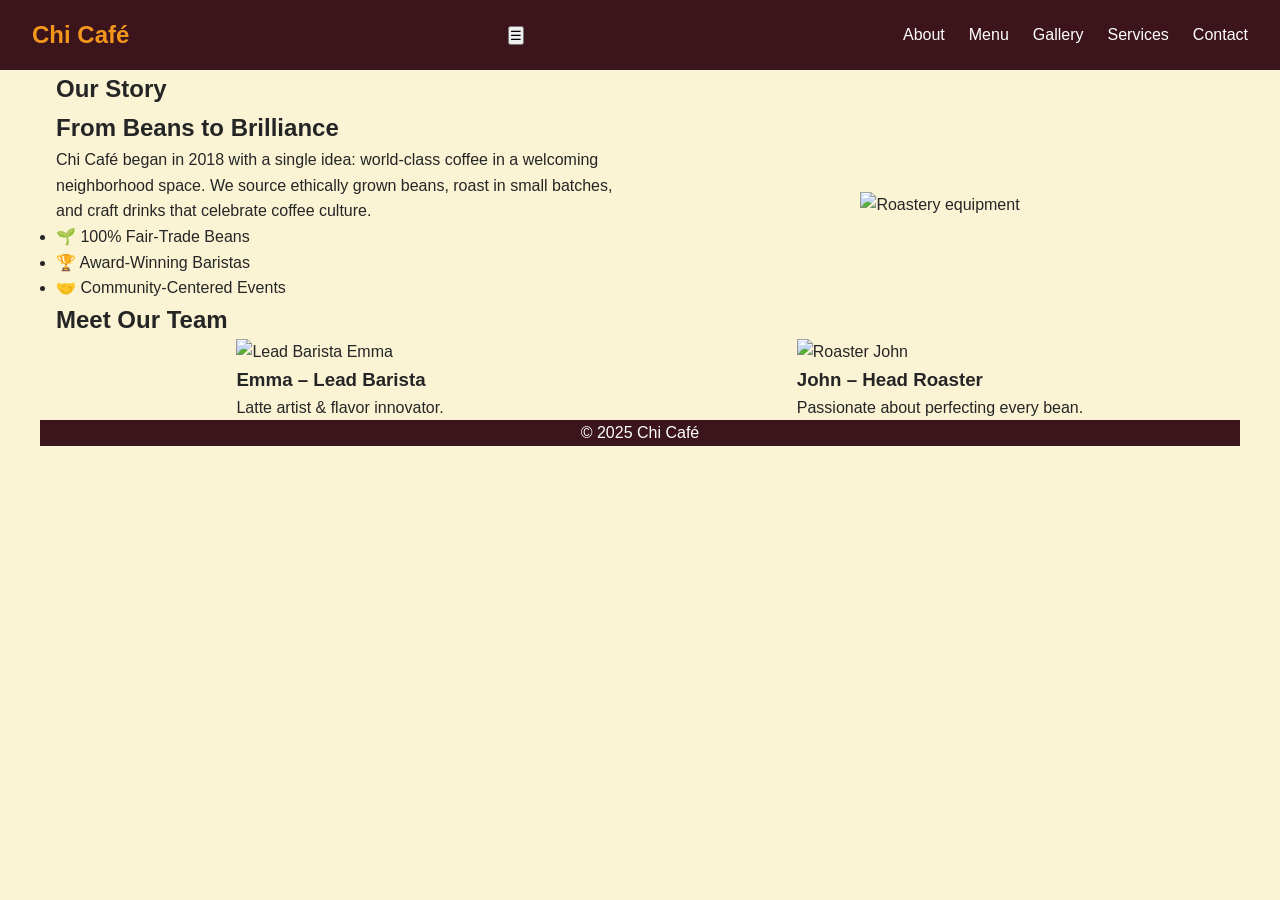
==== about.html @ 484ad067 "Initial commit" ====
<!DOCTYPE html>
<html lang="en">
<head>
  <meta charset="UTF-8">
  <meta name="viewport" content="width=device-width, initial-scale=1.0">
  <title>About | Chi Café</title>
  <link rel="stylesheet" href="css/styles.css">
  <link rel="stylesheet" href="css/layout.css">
  <script defer src="js/main.js"></script>
</head>
<body>
  <header class="navbar">
    <a href="index.html" class="logo">Chi Café</a>
    <button id="menu-btn" aria-label="Toggle menu">☰</button>
    <ul class="nav-menu" id="nav-menu">
      <li><a href="about.html">About</a></li>
      <li><a href="menu.html">Menu</a></li>
      <li><a href="gallery.html">Gallery</a></li>
      <li><a href="services.html">Services</a></li>
      <li><a href="contact.html">Contact</a></li>
    </ul>
  </header>

  <main>
    <section class="hero-small container" style="background-image:url('images/about-hero.jpg')">
      <h1>Our Story</h1>
    </section>

    <section class="container two-col">
      <div>
        <h2>From Beans to Brilliance</h2>
        <p>Chi Café began in 2018 with a single idea: world-class coffee in a welcoming neighborhood space.
           We source ethically grown beans, roast in small batches, and craft drinks that celebrate coffee culture.</p>
        <ul>
          <li>🌱 100% Fair-Trade Beans</li>
          <li>🏆 Award-Winning Baristas</li>
          <li>🤝 Community-Centered Events</li>
        </ul>
      </div>
      <img src="images/roastery.jpg" alt="Roastery equipment">
    </section>

    <section class="container team">
      <h2>Meet Our Team</h2>
      <div class="grid">
        <article>
          <img src="images/staff1.jpg" alt="Lead Barista Emma">
          <h3>Emma – Lead Barista</h3>
          <p>Latte artist & flavor innovator.</p>
        </article>
        <article>
          <img src="images/staff2.jpg" alt="Roaster John">
          <h3>John – Head Roaster</h3>
          <p>Passionate about perfecting every bean.</p>
        </article>
      </div>
    </section>
  </main>

  <footer class="container">
    <p>&copy; 2025 Chi Café</p>
  </footer>
</body>
</html>
---- css/styles.css ----
:root {
  --white-color: #fff;
  --dark-color: #252525;
  --primary-color: #3b141c;
  --secondary-color: #f3961c;
  --light-pink-color: #faf4d5;
  --medium-gray-color: #ccc;
  --font-main: 'Poppins', sans-serif;
}

* { box-sizing: border-box; margin: 0; padding: 0; }

body {
  font-family: var(--font-main);
  background: var(--light-pink-color);
  color: var(--dark-color);
  line-height: 1.6;
}

/* -------- Container -------- */
.container {
  max-width: 1200px;
  margin: 0 auto;
  padding: 0 1rem;
}

/* -------- Header -------- */
.navbar {
  background: var(--primary-color);
  color: var(--white-color);
  display: flex;
  justify-content: space-between;
  align-items: center;
  padding: 1rem 2rem;
  position: sticky;
  top: 0;
  z-index: 1000;
}

.logo {
  color: var(--secondary-color);
  font-weight: 700;
  font-size: 1.5rem;
  text-decoration: none;
}

.nav-menu {
  list-style: none;
  display: flex;
  gap: 1.5rem;
}
.nav-menu a {
  color: var(--white-color);
  text-decoration: none;
  position: relative;
}
.nav-menu a::after {
  content: "";
  position: absolute;
  bottom: -4px;
  left: 0;
  width: 0;
  height: 2px;
  background: var(--secondary-color);
  transition: width .3s;
}
.nav-menu a:hover::after { width: 100%; }

/* -------- Hero -------- */
.hero {
  background-size: cover;
  background-position: center;
  color: var(--white-color);
  text-align: center;
  padding: 8rem 1rem;
}
.hero h1 { font-size: 3rem; margin-bottom: 1rem; }

/* -------- Sections -------- */
.section { padding: 4rem 0; }
.grid {
  display: grid;
  grid-template-columns: repeat(auto-fit, minmax(260px, 1fr));
  gap: 2rem;
  justify-items: center;
}
.two-col {
  display: grid;
  gap: 2rem;
  grid-template-columns: repeat(auto-fit, minmax(300px, 1fr));
  align-items: center;
}

/* -------- Cards -------- */
.card {
  background: var(--white-color);
  border-radius: 12px;
  box-shadow: 0 4px 20px rgba(0, 0, 0, .1);
  overflow: hidden;
  text-align: center;
  transition: transform .3s ease, box-shadow .3s ease;
}
.card:hover {
  transform: translateY(-6px);
  box-shadow: 0 10px 30px rgba(0, 0, 0, .2);
}

img {
  max-width: 100%;
  height: auto;
  display: block;
  margin: 0 auto;
}

/* -------- Buttons -------- */
.btn {
  background: var(--secondary-color);
  color: var(--dark-color);
  padding: 0.75rem 1.5rem;
  border-radius: 30px;
  text-decoration: none;
  display: inline-block;
  transition: background .3s;
}
.btn:hover { background: var(--white-color); }

/* -------- Footer -------- */
footer {
  text-align: center;
  padding: 2rem 0;
  background: var(--primary-color);
  color: var(--white-color);
}/* Carousel Styles */
.carousel-container {
  position: relative;
  width: 100%;
  max-width: 1200px;
  margin: 0 auto 2rem auto;
  overflow: hidden;
  border-radius: 18px;
  box-shadow: 0 4px 24px rgba(0,0,0,0.12);
  background: #faf4d5;
}

.carousel {
  position: relative;
  width: 100%;
  height: 400px;
  display: flex;
  align-items: center;
  justify-content: center;
}

.carousel-img {
  position: absolute;
  top: 0; left: 0;
  width: 100%;
  height: 100%;
  object-fit: cover;
  opacity: 0;
  transition: opacity 0.8s;
  border-radius: 18px;
}

.carousel-img.active {
  opacity: 1;
  z-index: 1;
}

.carousel-controls {
  position: absolute;
  top: 50%;
  width: 100%;
  display: flex;
  justify-content: space-between;
  transform: translateY(-50%);
  pointer-events: none;
}

.carousel-controls button {
  background: rgba(0,0,0,0.4);
  color: #fff;
  border: none;
  font-size: 2rem;
  padding: 0.5rem 1rem;
  border-radius: 50%;
  cursor: pointer;
  pointer-events: all;
  transition: background 0.3s;
}

.carousel-controls button:hover {
  background: rgba(0,0,0,0.7);
}

/* Responsive for mobile */
@media (max-width: 700px) {
  .carousel {
    height: 220px;
  }
  .carousel-img {
    border-radius: 10px;
  }
}
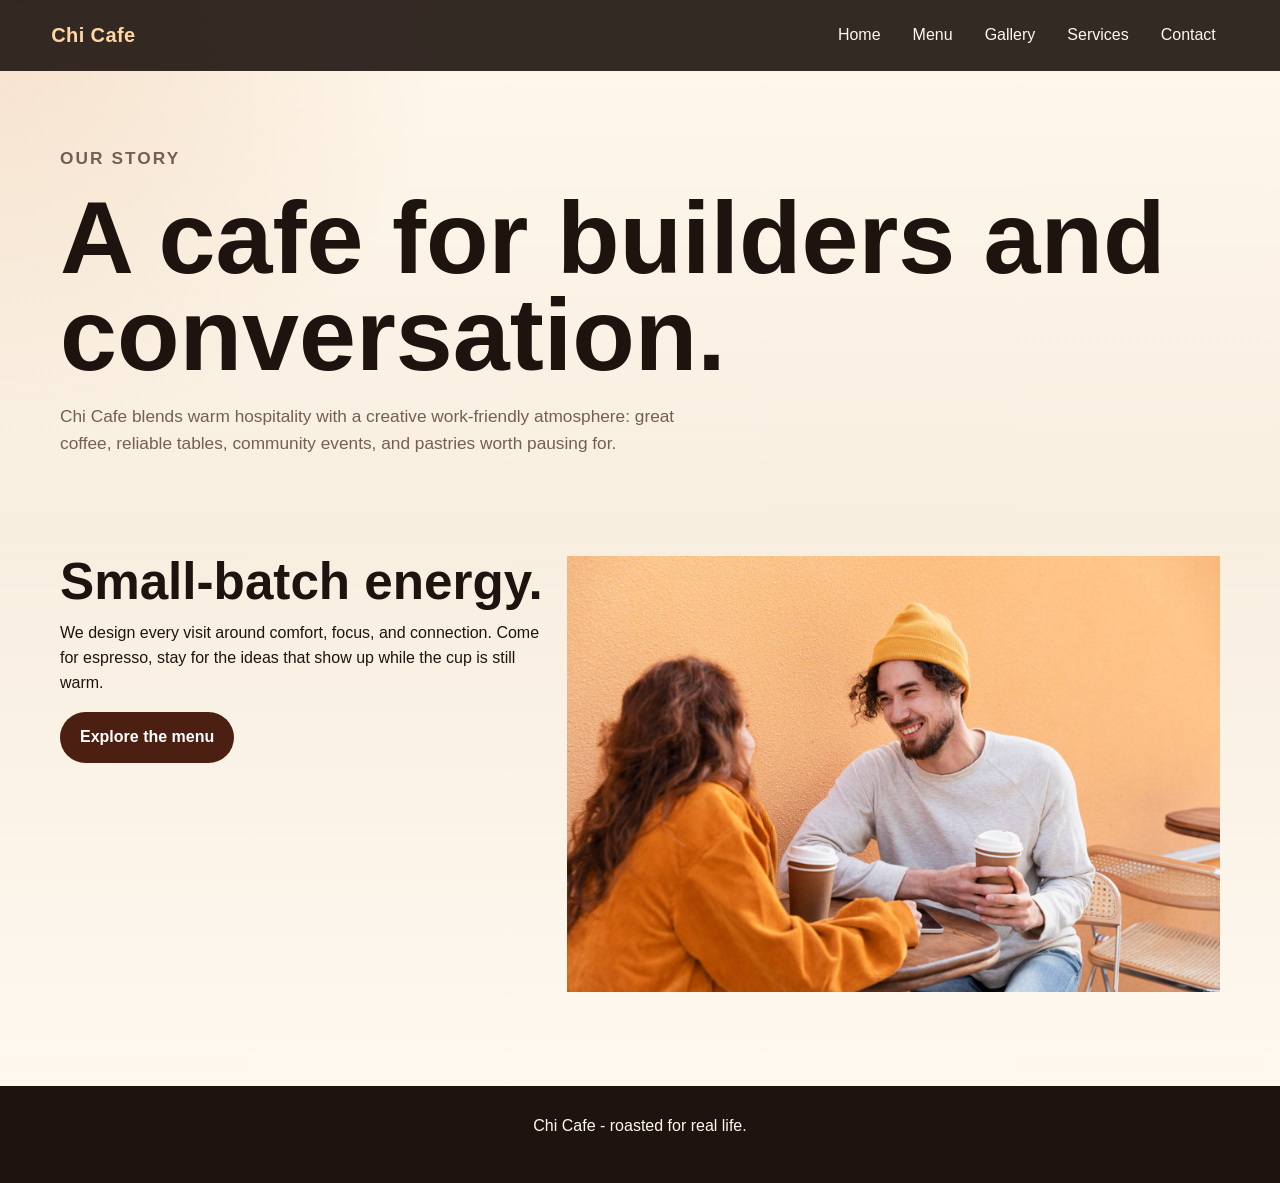
==== commit 43edbaf8: "Make cafe site interactive" ====
--- a/about.html
+++ b/about.html
@@ -1,64 +1,41 @@
-<!DOCTYPE html>
+<!doctype html>
 <html lang="en">
 <head>
   <meta charset="UTF-8">
   <meta name="viewport" content="width=device-width, initial-scale=1.0">
-  <title>About | Chi Café</title>
+  <title>About | Chi Cafe</title>
   <link rel="stylesheet" href="css/styles.css">
-  <link rel="stylesheet" href="css/layout.css">
   <script defer src="js/main.js"></script>
 </head>
 <body>
   <header class="navbar">
-    <a href="index.html" class="logo">Chi Café</a>
-    <button id="menu-btn" aria-label="Toggle menu">☰</button>
-    <ul class="nav-menu" id="nav-menu">
-      <li><a href="about.html">About</a></li>
-      <li><a href="menu.html">Menu</a></li>
-      <li><a href="gallery.html">Gallery</a></li>
-      <li><a href="services.html">Services</a></li>
-      <li><a href="contact.html">Contact</a></li>
-    </ul>
+    <a href="index.html" class="logo">Chi Cafe</a>
+    <button id="menu-btn" class="icon-btn" aria-label="Toggle menu">Menu</button>
+    <nav class="nav-menu" id="nav-menu" aria-label="Main navigation">
+      <a href="index.html">Home</a>
+      <a href="menu.html">Menu</a>
+      <a href="gallery.html">Gallery</a>
+      <a href="services.html">Services</a>
+      <a href="contact.html">Contact</a>
+    </nav>
   </header>
-
   <main>
-    <section class="hero-small container" style="background-image:url('images/about-hero.jpg')">
-      <h1>Our Story</h1>
+    <section class="page-hero">
+      <p class="eyebrow">Our story</p>
+      <h1>A cafe for builders and conversation.</h1>
+      <p>Chi Cafe blends warm hospitality with a creative work-friendly atmosphere: great coffee, reliable tables, community events, and pastries worth pausing for.</p>
     </section>
-
-    <section class="container two-col">
+    <section class="section two-col">
       <div>
-        <h2>From Beans to Brilliance</h2>
-        <p>Chi Café began in 2018 with a single idea: world-class coffee in a welcoming neighborhood space.
-           We source ethically grown beans, roast in small batches, and craft drinks that celebrate coffee culture.</p>
-        <ul>
-          <li>🌱 100% Fair-Trade Beans</li>
-          <li>🏆 Award-Winning Baristas</li>
-          <li>🤝 Community-Centered Events</li>
-        </ul>
+        <h2>Small-batch energy.</h2>
+        <p>We design every visit around comfort, focus, and connection. Come for espresso, stay for the ideas that show up while the cup is still warm.</p>
+        <a class="btn" href="menu.html">Explore the menu</a>
       </div>
-      <img src="images/roastery.jpg" alt="Roastery equipment">
-    </section>
-
-    <section class="container team">
-      <h2>Meet Our Team</h2>
-      <div class="grid">
-        <article>
-          <img src="images/staff1.jpg" alt="Lead Barista Emma">
-          <h3>Emma – Lead Barista</h3>
-          <p>Latte artist & flavor innovator.</p>
-        </article>
-        <article>
-          <img src="images/staff2.jpg" alt="Roaster John">
-          <h3>John – Head Roaster</h3>
-          <p>Passionate about perfecting every bean.</p>
-        </article>
-      </div>
+      <img src="images/images/about-image.jpg" alt="Inside Chi Cafe">
     </section>
   </main>
-
-  <footer class="container">
-    <p>&copy; 2025 Chi Café</p>
+  <footer>
+    <p>Chi Cafe - roasted for real life.</p>
   </footer>
 </body>
 </html>
--- a/css/styles.css
+++ b/css/styles.css
@@ -1,204 +1,595 @@
 :root {
-  --white-color: #fff;
-  --dark-color: #252525;
-  --primary-color: #3b141c;
-  --secondary-color: #f3961c;
-  --light-pink-color: #faf4d5;
-  --medium-gray-color: #ccc;
-  --font-main: 'Poppins', sans-serif;
-}
-
-* { box-sizing: border-box; margin: 0; padding: 0; }
+  --ink: #1f130f;
+  --coffee: #4b1f12;
+  --caramel: #c86f2c;
+  --cream: #fff8ec;
+  --mint: #0f766e;
+  --berry: #7c3aed;
+  --paper: #ffffff;
+  --muted: #755f54;
+  --line: rgba(75, 31, 18, 0.14);
+  --shadow: 0 24px 60px rgba(75, 31, 18, 0.16);
+  --radius: 8px;
+}
+
+* {
+  box-sizing: border-box;
+}
+
+html {
+  scroll-behavior: smooth;
+}
 
 body {
-  font-family: var(--font-main);
-  background: var(--light-pink-color);
-  color: var(--dark-color);
-  line-height: 1.6;
-}
-
-/* -------- Container -------- */
-.container {
-  max-width: 1200px;
+  margin: 0;
+  font-family: Inter, "Segoe UI", Arial, sans-serif;
+  background:
+    radial-gradient(circle at top left, rgba(200, 111, 44, 0.16), transparent 28rem),
+    linear-gradient(180deg, #fff8ec 0%, #f8eee0 45%, #fffaf2 100%);
+  color: var(--ink);
+  line-height: 1.55;
+}
+
+img {
+  display: block;
+  max-width: 100%;
+}
+
+button,
+input,
+select,
+textarea {
+  font: inherit;
+}
+
+.navbar {
+  align-items: center;
+  backdrop-filter: blur(18px);
+  background: rgba(31, 19, 15, 0.9);
+  color: var(--cream);
+  display: flex;
+  justify-content: space-between;
+  left: 0;
+  padding: 14px clamp(18px, 4vw, 56px);
+  position: sticky;
+  right: 0;
+  top: 0;
+  z-index: 20;
+}
+
+.logo {
+  color: #ffd6a5;
+  font-size: 1.25rem;
+  font-weight: 900;
+  letter-spacing: 0.02em;
+  text-decoration: none;
+}
+
+.nav-menu {
+  align-items: center;
+  display: flex;
+  gap: 6px;
+}
+
+.nav-menu a,
+.icon-btn {
+  border-radius: 999px;
+  color: var(--cream);
+  padding: 9px 13px;
+  text-decoration: none;
+}
+
+.nav-menu a:hover,
+.nav-menu a:focus-visible,
+.icon-btn:hover {
+  background: rgba(255, 255, 255, 0.12);
+}
+
+.icon-btn {
+  background: rgba(255, 255, 255, 0.1);
+  border: 1px solid rgba(255, 255, 255, 0.18);
+  cursor: pointer;
+  display: none;
+}
+
+.hero,
+.section,
+.page-hero {
+  width: min(1160px, calc(100% - 32px));
   margin: 0 auto;
-  padding: 0 1rem;
-}
-
-/* -------- Header -------- */
-.navbar {
-  background: var(--primary-color);
-  color: var(--white-color);
+}
+
+.hero {
+  align-items: center;
+  display: grid;
+  gap: 38px;
+  grid-template-columns: 1.05fr 0.95fr;
+  min-height: calc(100vh - 72px);
+  padding: 48px 0;
+}
+
+.page-hero {
+  padding: 74px 0 28px;
+}
+
+.eyebrow {
+  color: var(--mint);
+  font-size: 0.78rem;
+  font-weight: 900;
+  letter-spacing: 0.12em;
+  text-transform: uppercase;
+}
+
+h1,
+h2,
+h3,
+p {
+  margin-top: 0;
+}
+
+h1 {
+  font-size: clamp(2.5rem, 8vw, 6.4rem);
+  letter-spacing: 0;
+  line-height: 0.95;
+  margin-bottom: 20px;
+}
+
+h2 {
+  font-size: clamp(1.8rem, 4vw, 3.4rem);
+  line-height: 1;
+  margin-bottom: 14px;
+}
+
+.hero-copy p:not(.eyebrow),
+.page-hero p {
+  color: var(--muted);
+  font-size: 1.08rem;
+  max-width: 640px;
+}
+
+.hero-actions {
+  display: flex;
+  flex-wrap: wrap;
+  gap: 12px;
+  margin: 28px 0 14px;
+}
+
+.btn {
+  background: var(--coffee);
+  border: 0;
+  border-radius: 999px;
+  color: white;
+  cursor: pointer;
+  display: inline-flex;
+  font-weight: 900;
+  justify-content: center;
+  padding: 13px 20px;
+  text-decoration: none;
+}
+
+.btn:hover {
+  transform: translateY(-1px);
+}
+
+.btn-ghost {
+  background: transparent;
+  border: 1px solid var(--line);
+  color: var(--coffee);
+}
+
+.mood-result {
+  color: var(--coffee);
+  font-weight: 800;
+}
+
+.hero-stage {
+  align-items: center;
+  aspect-ratio: 1 / 1;
+  background: linear-gradient(145deg, #36150e, #8b4320);
+  border-radius: 30px;
+  display: grid;
+  justify-items: center;
+  overflow: hidden;
+  position: relative;
+  box-shadow: var(--shadow);
+}
+
+.float-img {
+  filter: drop-shadow(0 28px 28px rgba(0, 0, 0, 0.28));
+  max-width: 82%;
+  position: relative;
+  z-index: 2;
+  animation: floatCup 4.6s ease-in-out infinite;
+}
+
+.steam {
+  background: rgba(255, 248, 236, 0.55);
+  border-radius: 999px;
+  filter: blur(4px);
+  height: 86px;
+  position: absolute;
+  top: 16%;
+  width: 10px;
+  animation: steamRise 2.8s ease-in-out infinite;
+}
+
+.steam-one { left: 38%; }
+.steam-two { left: 50%; animation-delay: 0.4s; }
+.steam-three { left: 62%; animation-delay: 0.8s; }
+
+.section {
+  padding: 54px 0;
+}
+
+.strip {
+  display: grid;
+  gap: 14px;
+  grid-template-columns: repeat(3, 1fr);
+}
+
+.strip article,
+.card,
+.tray,
+.stamp-card,
+.timeline article,
+.menu-card,
+.booking-form,
+.contact-card {
+  background: rgba(255, 255, 255, 0.72);
+  border: 1px solid var(--line);
+  border-radius: var(--radius);
+  box-shadow: 0 16px 36px rgba(75, 31, 18, 0.08);
+}
+
+.strip article {
+  padding: 22px;
+}
+
+.strip strong {
+  display: block;
+  font-size: 2rem;
+}
+
+.section-heading {
+  margin-bottom: 24px;
+}
+
+.cards,
+.timeline {
+  display: grid;
+  gap: 18px;
+  grid-template-columns: repeat(3, 1fr);
+}
+
+.card {
+  overflow: hidden;
+  padding-bottom: 18px;
+}
+
+.card img {
+  background: #fff2db;
+  height: 220px;
+  object-fit: contain;
+  width: 100%;
+}
+
+.card h3,
+.card p,
+.card button {
+  margin-left: 18px;
+  margin-right: 18px;
+}
+
+.card p,
+.timeline p,
+.contact-card p {
+  color: var(--muted);
+}
+
+.mini-add {
+  background: #fff2db;
+  border: 1px solid var(--line);
+  border-radius: 999px;
+  color: var(--coffee);
+  cursor: pointer;
+  font-weight: 900;
+  padding: 10px 13px;
+}
+
+.order-panel,
+.two-col,
+.contact-layout,
+.menu-layout {
+  display: grid;
+  gap: 24px;
+  grid-template-columns: 0.85fr 1.15fr;
+  align-items: start;
+}
+
+.tray {
+  padding: 22px;
+}
+
+.tray ul {
+  display: grid;
+  gap: 10px;
+  list-style: none;
+  margin: 0 0 18px;
+  padding: 0;
+}
+
+.tray li {
+  align-items: center;
   display: flex;
   justify-content: space-between;
-  align-items: center;
-  padding: 1rem 2rem;
+  gap: 12px;
+}
+
+.tray-total {
+  border-top: 1px solid var(--line);
+  display: flex;
+  justify-content: space-between;
+  margin: 14px 0;
+  padding-top: 14px;
+}
+
+.stamp-card {
+  cursor: pointer;
+  padding: 24px;
+}
+
+.stamp-grid {
+  display: grid;
+  gap: 12px;
+  grid-template-columns: repeat(6, 1fr);
+}
+
+.stamp {
+  align-items: center;
+  aspect-ratio: 1;
+  background: #f4dfc3;
+  border: 2px dashed rgba(75, 31, 18, 0.28);
+  border-radius: 50%;
+  display: grid;
+  font-weight: 900;
+  justify-items: center;
+}
+
+.stamp.filled {
+  background: var(--caramel);
+  border-color: var(--coffee);
+  color: white;
+}
+
+.timeline article {
+  padding: 20px;
+}
+
+.timeline span {
+  color: var(--berry);
+  font-weight: 900;
+}
+
+.menu-tools {
+  display: grid;
+  gap: 18px;
   position: sticky;
-  top: 0;
-  z-index: 1000;
-}
-
-.logo {
-  color: var(--secondary-color);
-  font-weight: 700;
-  font-size: 1.5rem;
-  text-decoration: none;
-}
-
-.nav-menu {
-  list-style: none;
-  display: flex;
-  gap: 1.5rem;
-}
-.nav-menu a {
-  color: var(--white-color);
-  text-decoration: none;
-  position: relative;
-}
-.nav-menu a::after {
-  content: "";
-  position: absolute;
-  bottom: -4px;
-  left: 0;
-  width: 0;
-  height: 2px;
-  background: var(--secondary-color);
-  transition: width .3s;
-}
-.nav-menu a:hover::after { width: 100%; }
-
-/* -------- Hero -------- */
-.hero {
-  background-size: cover;
-  background-position: center;
-  color: var(--white-color);
-  text-align: center;
-  padding: 8rem 1rem;
-}
-.hero h1 { font-size: 3rem; margin-bottom: 1rem; }
-
-/* -------- Sections -------- */
-.section { padding: 4rem 0; }
-.grid {
-  display: grid;
-  grid-template-columns: repeat(auto-fit, minmax(260px, 1fr));
-  gap: 2rem;
-  justify-items: center;
-}
-.two-col {
-  display: grid;
-  gap: 2rem;
-  grid-template-columns: repeat(auto-fit, minmax(300px, 1fr));
-  align-items: center;
-}
-
-/* -------- Cards -------- */
-.card {
-  background: var(--white-color);
-  border-radius: 12px;
-  box-shadow: 0 4px 20px rgba(0, 0, 0, .1);
+  top: 82px;
+}
+
+.filter-pills {
+  display: flex;
+  flex-wrap: wrap;
+  gap: 8px;
+}
+
+.filter-pills button {
+  background: white;
+  border: 1px solid var(--line);
+  border-radius: 999px;
+  cursor: pointer;
+  font-weight: 800;
+  padding: 9px 12px;
+}
+
+.filter-pills .active {
+  background: var(--coffee);
+  color: white;
+}
+
+.search-box {
+  display: grid;
+  gap: 8px;
+  font-weight: 800;
+}
+
+input,
+select,
+textarea {
+  border: 1px solid var(--line);
+  border-radius: var(--radius);
+  padding: 13px 14px;
+  width: 100%;
+}
+
+textarea {
+  min-height: 130px;
+  resize: vertical;
+}
+
+.menu-items {
+  display: grid;
+  gap: 16px;
+  grid-template-columns: repeat(auto-fit, minmax(220px, 1fr));
+}
+
+.menu-card {
+  padding: 18px;
+}
+
+.menu-card .tag {
+  color: var(--mint);
+  font-weight: 900;
+  text-transform: uppercase;
+  font-size: 0.72rem;
+}
+
+.menu-card footer {
+  align-items: center;
+  background: transparent;
+  display: flex;
+  justify-content: space-between;
+  margin-top: 16px;
+  padding: 0;
+}
+
+.gallery-grid {
+  display: grid;
+  gap: 16px;
+  grid-template-columns: repeat(3, 1fr);
+}
+
+.gallery-grid button {
+  background: white;
+  border: 0;
+  border-radius: var(--radius);
+  cursor: pointer;
   overflow: hidden;
-  text-align: center;
-  transition: transform .3s ease, box-shadow .3s ease;
-}
-.card:hover {
-  transform: translateY(-6px);
-  box-shadow: 0 10px 30px rgba(0, 0, 0, .2);
-}
-
-img {
-  max-width: 100%;
-  height: auto;
-  display: block;
-  margin: 0 auto;
-}
-
-/* -------- Buttons -------- */
-.btn {
-  background: var(--secondary-color);
-  color: var(--dark-color);
-  padding: 0.75rem 1.5rem;
-  border-radius: 30px;
-  text-decoration: none;
-  display: inline-block;
-  transition: background .3s;
-}
-.btn:hover { background: var(--white-color); }
-
-/* -------- Footer -------- */
-footer {
-  text-align: center;
-  padding: 2rem 0;
-  background: var(--primary-color);
-  color: var(--white-color);
-}/* Carousel Styles */
-.carousel-container {
-  position: relative;
-  width: 100%;
-  max-width: 1200px;
-  margin: 0 auto 2rem auto;
-  overflow: hidden;
-  border-radius: 18px;
-  box-shadow: 0 4px 24px rgba(0,0,0,0.12);
-  background: #faf4d5;
-}
-
-.carousel {
-  position: relative;
-  width: 100%;
-  height: 400px;
-  display: flex;
-  align-items: center;
-  justify-content: center;
-}
-
-.carousel-img {
-  position: absolute;
-  top: 0; left: 0;
-  width: 100%;
+  padding: 0;
+  box-shadow: 0 16px 36px rgba(75, 31, 18, 0.08);
+}
+
+.gallery-grid img {
+  aspect-ratio: 1.2 / 1;
   height: 100%;
   object-fit: cover;
-  opacity: 0;
-  transition: opacity 0.8s;
-  border-radius: 18px;
-}
-
-.carousel-img.active {
-  opacity: 1;
-  z-index: 1;
-}
-
-.carousel-controls {
+  transition: transform 0.25s ease;
+  width: 100%;
+}
+
+.gallery-grid button:hover img {
+  transform: scale(1.04);
+}
+
+.lightbox {
+  align-items: center;
+  background: rgba(31, 19, 15, 0.88);
+  display: none;
+  inset: 0;
+  justify-content: center;
+  padding: 24px;
+  position: fixed;
+  z-index: 50;
+}
+
+.lightbox.open {
+  display: grid;
+}
+
+.lightbox img {
+  border-radius: var(--radius);
+  max-height: 72vh;
+  object-fit: contain;
+}
+
+.lightbox p {
+  color: white;
+  font-weight: 900;
+}
+
+#closeLightbox {
+  background: white;
+  border: 0;
+  border-radius: 999px;
+  cursor: pointer;
+  font-weight: 900;
+  padding: 10px 15px;
   position: absolute;
-  top: 50%;
-  width: 100%;
-  display: flex;
-  justify-content: space-between;
-  transform: translateY(-50%);
-  pointer-events: none;
-}
-
-.carousel-controls button {
-  background: rgba(0,0,0,0.4);
-  color: #fff;
-  border: none;
-  font-size: 2rem;
-  padding: 0.5rem 1rem;
-  border-radius: 50%;
-  cursor: pointer;
-  pointer-events: all;
-  transition: background 0.3s;
-}
-
-.carousel-controls button:hover {
-  background: rgba(0,0,0,0.7);
-}
-
-/* Responsive for mobile */
-@media (max-width: 700px) {
-  .carousel {
-    height: 220px;
-  }
-  .carousel-img {
-    border-radius: 10px;
-  }
-}+  right: 20px;
+  top: 20px;
+}
+
+.booking-form {
+  display: grid;
+  gap: 14px;
+  padding: 22px;
+}
+
+.booking-form label {
+  display: grid;
+  gap: 8px;
+  font-weight: 800;
+}
+
+.contact-card {
+  padding: 24px;
+}
+
+.form-message {
+  color: var(--mint);
+  font-weight: 900;
+}
+
+footer {
+  background: var(--ink);
+  color: var(--cream);
+  margin-top: 40px;
+  padding: 28px;
+  text-align: center;
+}
+
+@keyframes floatCup {
+  0%, 100% { transform: translateY(0) rotate(-2deg); }
+  50% { transform: translateY(-16px) rotate(2deg); }
+}
+
+@keyframes steamRise {
+  0% { opacity: 0; transform: translateY(40px) scaleY(0.4); }
+  50% { opacity: 0.8; }
+  100% { opacity: 0; transform: translateY(-30px) scaleY(1.1); }
+}
+
+@media (max-width: 860px) {
+  .icon-btn {
+    display: inline-flex;
+  }
+
+  .nav-menu {
+    background: var(--ink);
+    border-top: 1px solid rgba(255, 255, 255, 0.12);
+    display: none;
+    flex-direction: column;
+    left: 0;
+    padding: 18px;
+    position: absolute;
+    right: 0;
+    top: 100%;
+  }
+
+  .nav-menu.open {
+    display: flex;
+  }
+
+  .hero,
+  .order-panel,
+  .two-col,
+  .contact-layout,
+  .menu-layout {
+    grid-template-columns: 1fr;
+  }
+
+  .strip,
+  .cards,
+  .timeline,
+  .gallery-grid {
+    grid-template-columns: 1fr;
+  }
+
+  .hero {
+    min-height: auto;
+  }
+
+  .menu-tools {
+    position: static;
+  }
+}
